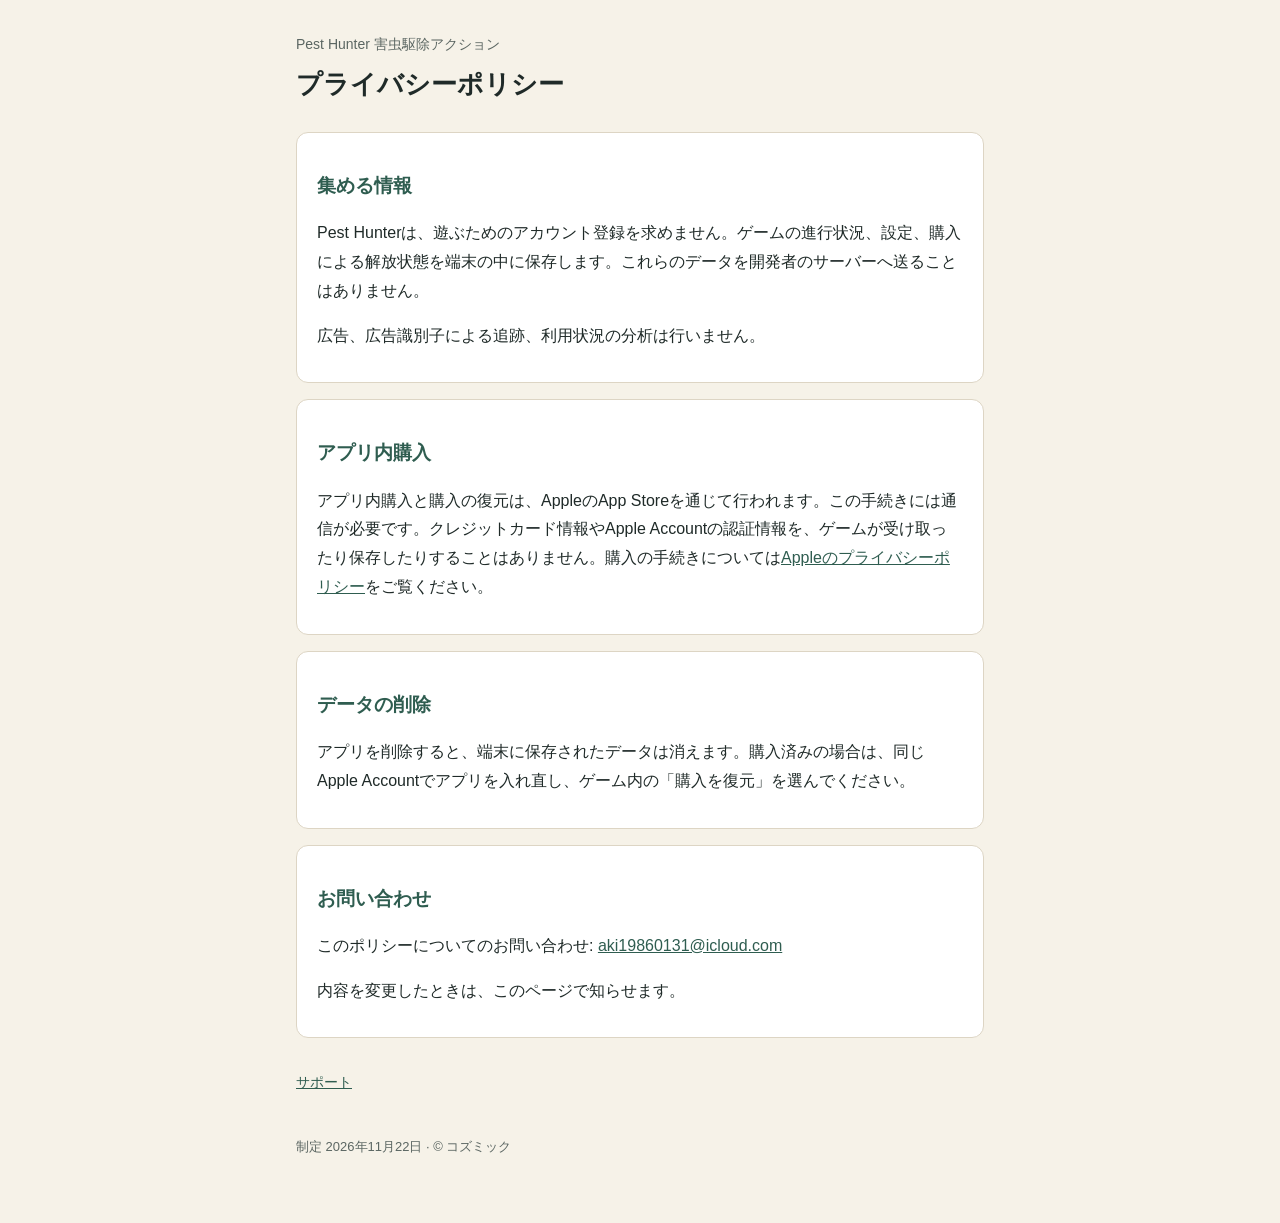
==== privacy.html @ addca5b9 "Pest Hunter のサポートとプライバシーポリシー" ====
<!doctype html>
<html lang="ja">
<head>
<meta charset="utf-8">
<meta name="viewport" content="width=device-width, initial-scale=1">
<title>Pest Hunter プライバシーポリシー</title>
<link rel="stylesheet" href="style.css">
</head>
<body>
<main>
<header><p>Pest Hunter 害虫駆除アクション</p><h1>プライバシーポリシー</h1></header>

<section>
<h2>集める情報</h2>
<p>Pest Hunterは、遊ぶためのアカウント登録を求めません。ゲームの進行状況、設定、購入による解放状態を端末の中に保存します。これらのデータを開発者のサーバーへ送ることはありません。</p>
<p>広告、広告識別子による追跡、利用状況の分析は行いません。</p>
</section>

<section>
<h2>アプリ内購入</h2>
<p>アプリ内購入と購入の復元は、AppleのApp Storeを通じて行われます。この手続きには通信が必要です。クレジットカード情報やApple Accountの認証情報を、ゲームが受け取ったり保存したりすることはありません。購入の手続きについては<a href="https://www.apple.com/jp/legal/privacy/">Appleのプライバシーポリシー</a>をご覧ください。</p>
</section>

<section>
<h2>データの削除</h2>
<p>アプリを削除すると、端末に保存されたデータは消えます。購入済みの場合は、同じApple Accountでアプリを入れ直し、ゲーム内の「購入を復元」を選んでください。</p>
</section>

<section>
<h2>お問い合わせ</h2>
<p>このポリシーについてのお問い合わせ: <a href="mailto:aki19860131@icloud.com">aki19860131@icloud.com</a></p>
<p>内容を変更したときは、このページで知らせます。</p>
</section>

<nav><a href="index.html">サポート</a></nav>
<footer>制定 2026年11月22日 · © コズミック</footer>
</main>
</body>
</html>
---- style.css ----
:root { --bg: #f6f2e8; --text: #1f2a28; --muted: #5b6662; --accent: #2f5d50; --card: #ffffff; --line: #ddd5c4; }
@media (prefers-color-scheme: dark) { :root { --bg: #142321; --text: #ece6d8; --muted: #a9b4ae; --accent: #8fc7b3; --card: #1c2f2c; --line: #2e4541; } }
* { box-sizing: border-box; }
body { margin: 0; background: var(--bg); color: var(--text); font-family: -apple-system, "Hiragino Sans", "BIZ UDPGothic", sans-serif; line-height: 1.8; }
main { max-width: 720px; margin: 0 auto; padding: 32px 16px 64px; }
header { margin-bottom: 24px; }
header p { margin: 0; color: var(--muted); font-size: 14px; }
h1 { font-size: 26px; margin: 4px 0 0; }
h2 { font-size: 19px; margin: 32px 0 8px; color: var(--accent); }
section { background: var(--card); border: 1px solid var(--line); border-radius: 12px; padding: 4px 20px 16px; margin-bottom: 16px; }
nav { margin-top: 32px; font-size: 14px; }
a { color: var(--accent); }
footer { margin-top: 40px; color: var(--muted); font-size: 13px; }
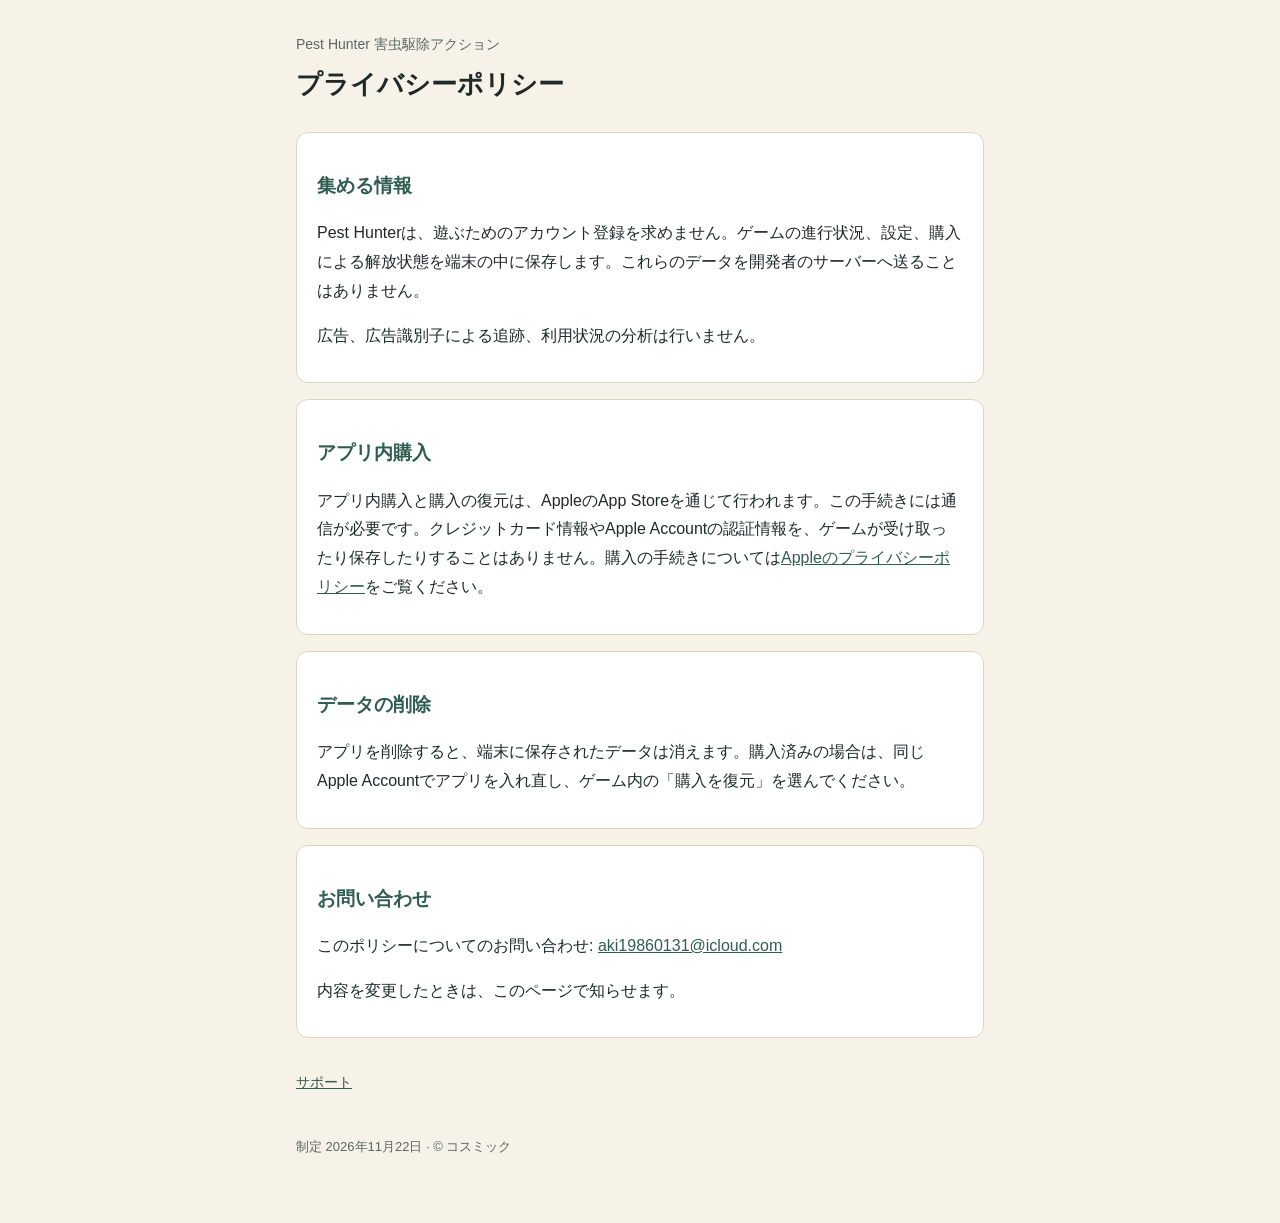
==== commit 5d1ee043: "制作名義をコスミックに直す" ====
--- a/privacy.html
+++ b/privacy.html
@@ -33,7 +33,7 @@
 </section>
 
 <nav><a href="index.html">サポート</a></nav>
-<footer>制定 2026年11月22日 · © コズミック</footer>
+<footer>制定 2026年11月22日 · © コスミック</footer>
 </main>
 </body>
 </html>
